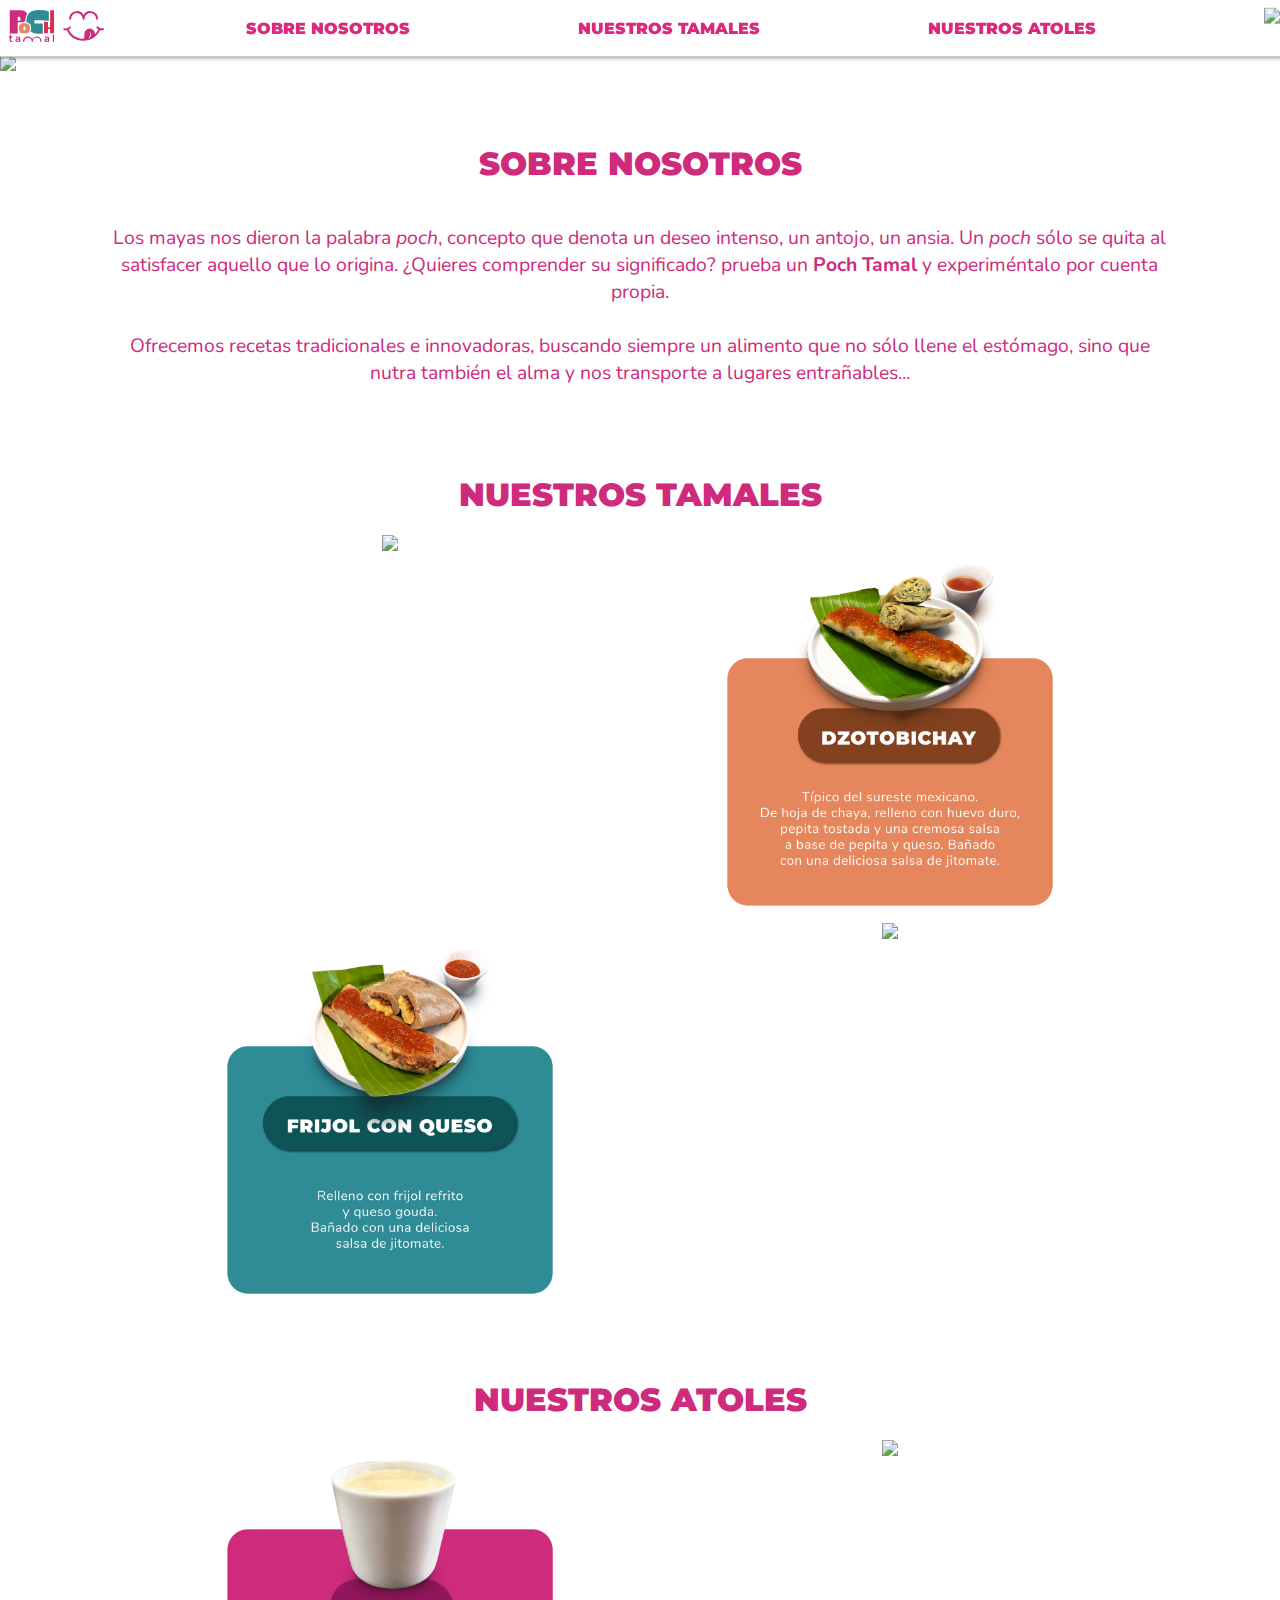
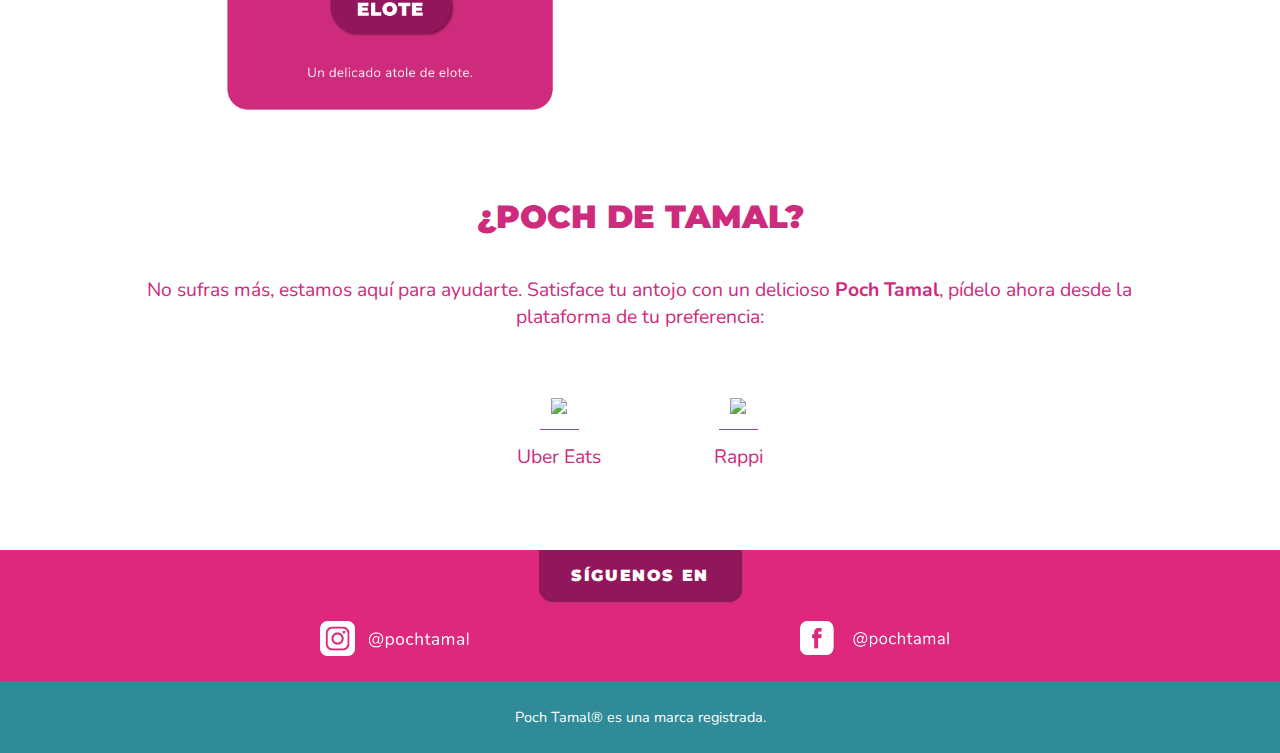
==== index.html @ 6dc442ef "Update index.html" ====
<!DOCTYPE html>
<html lang="es-ES" dir="ltr">
<head>
	<meta charset="UTF-8">
	<meta name="viewport" content="width=device-width, initial-scale=1.0">
	<meta name="theme-color" content="#ce2b7d"/>

	<title>Poch Tamal</title>
	<link rel="icon" media="(prefers-color-scheme: light)" type="image/svg+xml" href="images/favicon.svg"/>
	<link rel="icon" media="(prefers-color-scheme: light)" type="image/png" href="images/favicon-192x192.png" sizes="192x192"/>
	<link rel="apple-touch-icon" media="(prefers-color-scheme: light)" href="images/apple-touch-icon-180x180.png" sizes="180x180"/>
	<link rel="alternate icon" media="(prefers-color-scheme: light)" type="image/png" href="images/favicon.png"/>

	<link rel="icon" media="(prefers-color-scheme: dark)" type="image/svg+xml" href="images/favicon_dark.svg"/>
	<link rel="icon" media="(prefers-color-scheme: dark)" type="image/png" href="images/favicon-192x192_dark.png" sizes="192x192"/>
	<link rel="apple-touch-icon" media="(prefers-color-scheme: dark)" href="images/apple-touch-icon-180x180_dark.png" sizes="180x180"/>
	<link rel="alternate icon" media="(prefers-color-scheme: dark)" type="image/png" href="images/favicon_dark.png"/>
	<link rel="stylesheet" href="css/main.css">

	<link rel="preconnect" href="https://fonts.googleapis.com"><link rel="preconnect" href="https://fonts.gstatic.com" crossorigin><link href="https://fonts.googleapis.com/css2?family=Montserrat:wght@900&family=Nunito&display=swap" rel="stylesheet">
</head>
<body>
	<nav>
		<ul id="nv" class="nav-bar">
			<li class="top-item"><img class="logo-var" src="images/logo_variacion.svg"/><a id="hamburguesa" href="javascript:void(0);" class="icon" onclick="myFunction()"><img src="images/btn_hamburguesa.png" style="height: 1.4em;transform: translateY(0.1em);"/></a></li>
			<li><a href="#nosotros">SOBRE NOSOTROS</a></li>
			<li><a href="#tamales">NUESTROS TAMALES</a></li>
			<li><a href="#atoles">NUESTROS ATOLES</a></li>
			<li><a href="#ordenar"><sust id="order-mobile">PIDE AHORA</sust><img id="order-desktop" src="images/btn_pedir.png" style="height: 2.8em; margin-right: -1em; transform: translateY(0.1em);"/></a></li>
		</ul>
	</nav>

	<div class="top-space"></div>
	<div id="mobile-logo"><img src="images/logo.svg" style="width: 50%;"/></div>
	<img id="mobile-banner" src="images/banner_movil.png"/>
	<img id="desktop-banner" src="images/banner_principal.png"/>

	<div class="bar-holder" id="nosotros"></div>
	<div class="row"><h1>SOBRE NOSOTROS</h1></div>
	<div class="row">
		<div class="col-10 col-s-10 nosotros"><p>Los mayas nos dieron la palabra <i>poch</i>, concepto que denota un deseo intenso, un antojo, un ansia. Un <i>poch</i> sólo se quita al satisfacer aquello que lo origina. ¿Quieres comprender su significado? prueba un <b>Poch Tamal</b> y experiméntalo por cuenta propia.<br><br>

		Ofrecemos recetas tradicionales e innovadoras, buscando siempre un alimento que no sólo llene el estómago, sino que nutra también el alma y nos transporte a lugares entrañables...</p></div>
	</div>
	<div class="bar-holder" id="tamales"></div>
	<div class="row"><h1>NUESTROS TAMALES</h1></div>
	<div class="row">
		<div class="col-6 col-s-6 img-cell"><img class="recipe-img lft" src="images/banner_pibi.png"/></div>
		<div class="col-6 col-s-6 img-cell"><img class="recipe-img rgt" src="images/banner_dzoto.png"/></div>
	</div>
	<div class="row">
		<div class="col-6 col-s-6 img-cell"><img class="recipe-img lft" src="images/banner_frijol.png"/></div>
		<div class="col-6 col-s-6 img-cell"><img class="recipe-img rgt" src="images/banner_zanahoria.png"/></div>
	</div>
	<div class="bar-holder" id="atoles"></div>
	<div class="row"><h1>NUESTROS ATOLES</h1></div>
	<div class="row">
		<div class="col-6 col-s-6 img-cell"><img class="recipe-img lft" src="images/banner_elote.png"/></div>
		<div class="col-6 col-s-6 img-cell"><img class="recipe-img rgt" src="images/banner_cacahuate.png"/></div>
	</div>
	<div class="bar-holder" id="ordenar"></div>
	<div class="row"><h1>¿POCH DE TAMAL?</h1></div>
	<div class="row">
		<div class="col-10 col-s-10 poch"><p>No sufras más, estamos aquí para ayudarte. Satisface tu antojo con un delicioso <b>Poch Tamal</b>, pídelo ahora desde la plataforma de tu preferencia:</p></div>
	</div>
	<div class="row">
		<div class="col-12 col-s-12"><div class="order-container"><a class="order" href="https://www.order.store/store/poch-tamal/WU_XOM6CVZKP0esu6RluKw" rel="noopener noreferrer" target="_blank"><img class="order-button" src="images/btn_uber.png"/><br>Uber Eats</a><a class="order" href="https://www.rappi.com.mx/restaurantes/1930051289-poch-tamal" rel="noopener noreferrer" target="_blank"><img class="order-button" src="images/btn_rappi.png"/><br>Rappi</a></div></div>
	</div>
	
	<div class="footer_01">
		<div class="footer_01-top">
			<div class="follow-us-label">SÍGUENOS EN</div>
		</div>
		<div class="footer_01-bottom">
			<div class="nuestras-redes">
				<a href="https://www.instagram.com/pochtamal/" rel="noopener noreferrer" target="_blank"><img class="social-button" src="images/btn_instagram.png"></a>
				<a href="https://pochtamal.com/404.html" target="_self"><img class="social-button" src="images/btn_facebook.png"></a>
			</div>
		</div>    
	</div>

	<div class="footer_02">Poch Tamal® es una marca registrada.</div>

	<script src="https://cdnjs.cloudflare.com/ajax/libs/jquery/3.5.1/jquery.min.js"></script>
	<script type="text/javascript" src="js/nav-bar.js"></script>
</body>
</html>
---- css/main.css ----
body {
	background: #ffffff;
	margin: 0;
}

nav {
	background-color: transparent;
	position: -webkit-sticky;
	position: sticky;
	width: 100%;
	top: 0;
	transition: 0.5s;
}

nav.hidden ul.nav-bar {
	box-shadow: 0px 0px 0px 0px transparent;
}

ul.nav-bar {
	background-color: #ffffffe9;
	-webkit-backdrop-filter: blur(5px);
	backdrop-filter: blur(5px);
	list-style-type: none;
	margin: 0;
	padding: 0;
	overflow: hidden;
	transition: 0.5s;
}

ul.nav-bar li {float: left;}

ul.nav-bar li a {
	display: block;
	padding: 1.2em 16px;
	font-family: 'Montserrat', sans-serif;
	text-decoration: none;
	text-align: center;
	font-weight: 900;
	color: #dd297d;
	background: transparent;   
}

ul.nav-bar li.right {float: right;}

[class*="col-"] {
	width: 100%;
	float: left;
}

@media screen and (max-width: 599px) {
	div.bar-holder {width: 100%; background: transparent; height: 0; margin-left: 0; margin-top: 0;}
	ul#nv {
		position: absolute;
		top: 0em;
		width: 100%;
	}
	ul.nav-bar li {background: transparent;}
	ul.nav-bar li.right, ul.nav-bar li {float: none;}
	ul.nav-bar li a {border-bottom: 1px solid #eeeeee;}
	ul.nav-bar li a:active {background-color: #f1f1f1;}
	ul.nav-bar li:not(:first-child) {display: none;}
	ul.nav-bar.show-menu li {display: list-item;}
	img.recipe-img {max-width: 70% !important; 1em; margin-bottom: 1em;}
	ul.nav-bar.show-menu .top-item {border-bottom: 1px solid #eeeeee;}
	nav.hidden {transform: translate3d(0, -18em, 0);}
	#desktop-banner {display: none;}
	#mobile-banner {width: 100%;}
	#mobile-logo {
		padding-top: 2em;
		width: 100%;
		text-align: center;
	}
	#order-mobile {display: block;}
	#order-desktop {display: none;}
	#hamburguesa {
		background: transparent;
		float: right;
		margin-right: 0.5em;
		border: none;
	}
	.top-item {
		display: flex !important;
		height: 4em;
		flex-direction: row;
		align-items: center;
		justify-content: space-between;
	}
	.top-space {
		display: flex !important;
		height: 4em;
		background: transparent;
	}
	.logo-var {
		height: 2em;
		margin-left: 1em;
	}
	img.order-button {padding-left: 0.5em; padding-right: 0.5em;}
	a.order {margin-left: 1.5em; margin-right: 1.5em;}
}

@media only screen and (min-width: 600px) {
	.col-s-1 {width: 8.33%;}
	.col-s-2 {width: 16.66%;}
	.col-s-3 {width: 25%;}
	.col-s-4 {width: 33.33%;}
	.col-s-5 {width: 41.66%;}
	.col-s-6 {width: 50%;}
	.col-s-7 {width: 58.33%;}
	.col-s-8 {width: 66.66%;}
	.col-s-9 {width: 75%;}
	.col-s-10 {width: 83.33%;}
	.col-s-11 {width: 91.66%;}
	.col-s-12 {width: 100%;}
	div.bar-holder {width: 100%; background: transparent; height: 3em; margin-left: 0; margin-top: 0;}
	ul.nav-bar {
		position: -webkit-sticky;
		position: sticky;
		display: flex; 
		flex-direction: row; 
		flex-wrap: nowrap; 
		justify-content: space-between; 
		align-items: center; 
		width: 100%;
		height: 3.5em;
		border-bottom: 1px solid #cdcdcd;
		box-shadow: 0px -5px 5px 5px #00000096;
	}
	ul.nav-bar li a {border: none !important;}
	nav.hidden {transform: translate3d(0, -3.6, 0);}
	#desktop-banner {width: 100%; margin-top: -3.6em;}
	#mobile-banner {display: none;}
	#mobile-logo {display: none;}
	#order-mobile {display: none;}
	#order-desktop {display: block;}
	img.recipe-img {max-width: 85%;}
	img.recipe-img.lft {margin-left: 0%;}
	img.recipe-img.rgt {margin-right: 0%;}
	#hamburguesa {display: none;}
	.logo-var {
		height: 2em;
		margin-left: 10%;
	}
	img.order-button {padding-left: 0.6em; padding-right: 0.6em;}
	a.order {margin-left: 2.9em; margin-right: 2.9em;}
}

@media only screen and (min-width: 670px) {
	img.recipe-img {max-width: 85%;}
}

@media only screen and (min-width: 750px) {
	img.recipe-img {max-width: 22em;}
	img.recipe-img.lft {margin-left: 0%;}
	img.recipe-img.rgt {margin-right: 0%;}
}

@media only screen and (min-width: 780px) {
	.col-1 {width: 8.33%;}
	.col-2 {width: 16.66%;}
	.col-3 {width: 25%;}
	.col-4 {width: 33.33%;}
	.col-5 {width: 41.66%;}
	.col-6 {width: 50%;}
	.col-7 {width: 58.33%;}
	.col-8 {width: 66.66%;}
	.col-9 {width: 75%;}
	.col-10 {width: 83.33%;}
	.col-11 {width: 91.66%;}
	.col-12 {width: 100%;}
	div.bar-holder {width: 100%; background: transparent; height: 3em; margin-left: 0; margin-top: 0;}
	ul.nav-bar {
		position: -webkit-sticky;
		position: sticky;
		display: flex; 
		flex-direction: row; 
		flex-wrap: nowrap; 
		justify-content: space-between; 
		align-items: center; 
		width: 100%;
		height: 3.5em;
		border-bottom: 1px solid #cdcdcd;
		box-shadow: 0px -5px 5px 5px #00000096;
	}
	ul.nav-bar li a {border: none !important;}
	nav.hidden {transform: translate3d(0, -3.6em, 0);}
	#desktop-banner {width: 100%; margin-top: -3.6em;}
	#mobile-banner {display: none;}
	#mobile-logo {display: none;}
	#order-mobile {display: none;}
	#order-desktop {display: block;}
	img.recipe-img {max-width: 22em;}
	img.recipe-img.lft {margin-left: 5%;}
	img.recipe-img.rgt {margin-right: 5%;}
	#hamburguesa {display: none;}
	.logo-var {
		height: 2em;
		margin-left: 10%;
	}
	img.order-button {padding-left: 0.6em; padding-right: 0.6em;}
	a.order {margin-left: 2.9em; margin-right: 2.9em;}
}

@media only screen and (min-width: 890px) {
	img.recipe-img {max-width: 22em;}
	img.recipe-img.lft {margin-left: 22%;}
	img.recipe-img.rgt {margin-right: 22%;}
}

@media only screen and (min-width: 1345px) {
	#desktop-banner {
		width: 100%;
		max-width: 84em;
		margin-left: calc(50% - 42em);
		margin-top: -3.6em;
	}
}

.row::after {
	content: "";
	clear: both;
	display: table;
}

.nosotros, .poch {
	font-family: 'Nunito', sans-serif;
	color: #ce2b7d;
	font-weight: 400;
	font-size: 1.21em;
	text-align: center;
	max-width: 83.34%;
	margin-left: 8.33%;
	margin-right: 8.33%;
}

h1 {
	font-family: 'Montserrat', sans-serif;
	font-weight: 900;
	color: #ce2b7d;
	font-size: 2em;
	text-align: center;
}

div.img-cell {
	text-align: center;
}

div.order-container {
	margin-top: 3em;
	margin-bottom: 1em;
	width: 100%;
	display: flex;
	flex-direction: row;
	justify-content: center;
}

img.order-button {
	width: 6em;
	max-width: 96px;
	padding-bottom: 0.8em;
	margin-bottom: 0.3em;
	border-bottom: 1px solid #dd277d;
}

a.order {
	font-family: 'Nunito', sans-serif;
	text-decoration: none;
	text-align: center;
	font-weight: 400;
	font-size: 1.21em;
	color: #ce2b7d;
}

.footer_01 {
	font-family: 'Nunito', sans-serif;
	display: flex;
	background: #dd287d;
	color: #FFFFFF;
	flex-direction: column;
	flex-wrap: nowrap;
	justify-content: space-between;
	align-items: center;
	margin-top: 4em;
}

.footer_01-bottom {
	width: 100%;
}

.follow-us-label {
	font-family: 'Montserrat', sans-serif;
	font-weight: 900;
	letter-spacing: 0.1em;
	background: #91175c;
	padding: 2em;
	padding-top: 1em;
	padding-bottom: 1em;
	border-bottom-left-radius: 0.8em;
	border-bottom-right-radius: 0.8em;
	box-shadow: 1px 1px 1px #1a1a1a8a;
}

.nuestras-redes {
	display: flex;
	flex-direction: row;
	flex-wrap: nowrap;
	justify-content: space-evenly;
	align-items: center;
	height: 5em;
}

img.social-button {
	width: 10em;
}

.footer_02 {
	font-family: 'Nunito', sans-serif;
	font-size: 0.9em;
	height: 5em;
	display: flex;
	background: #2e8b97;
	color: #FFFFFF;
	flex-direction: row;
	flex-wrap: nowrap;
	justify-content: center;
	align-items: center;
}

/* DARK MODE */
@media (prefers-color-scheme: dark) {
	body {
		background: #1c1c1c;
		color: #f5955c;
	}

	ul.nav-bar {
		background-color: #262626e9;
		box-shadow: 0px -5px 5px 5px #00000096;
	}

	ul.nav-bar li a {
		color: #dd297d;
		background: transparent;   
	}

	@media screen and (max-width: 599px) {
		div.bar-holder {background: transparent;}
		ul.nav-bar li {background: transparent;}
		ul.nav-bar li a {border-bottom: 1px solid #4f4f4f;}
		ul.nav-bar li a:active {background-color: #2e2e2e;}
		ul.nav-bar.show-menu .top-item {border-bottom: 1px solid #4f4f4f;}
	}

	@media only screen and (min-width: 600px) {
		div.bar-holder {background: transparent;}
		ul.nav-bar {
			border-bottom: 1px solid #4d4d4d;
			box-shadow: 0px -5px 5px 5px #00000096;
		}
		ul.nav-bar li a {border: none !important;}
	}

	@media only screen and (min-width: 768px) {
		div.bar-holder {background: transparent;}
		ul.nav-bar {
			border-bottom: 1px solid #4d4d4d;
			box-shadow: 0px -5px 5px 5px #00000096;
		}
		ul.nav-bar li a {border: none !important;}
	}

	h1 {
		color: #dd297d;
	}

	a.uber-order {
		background: black;
		color: white;
	}

	a.rappi-order {
		background: #fa4420;
		color: #ffffff;
	}

	.footer {
		background: #dd287d;
	}
}
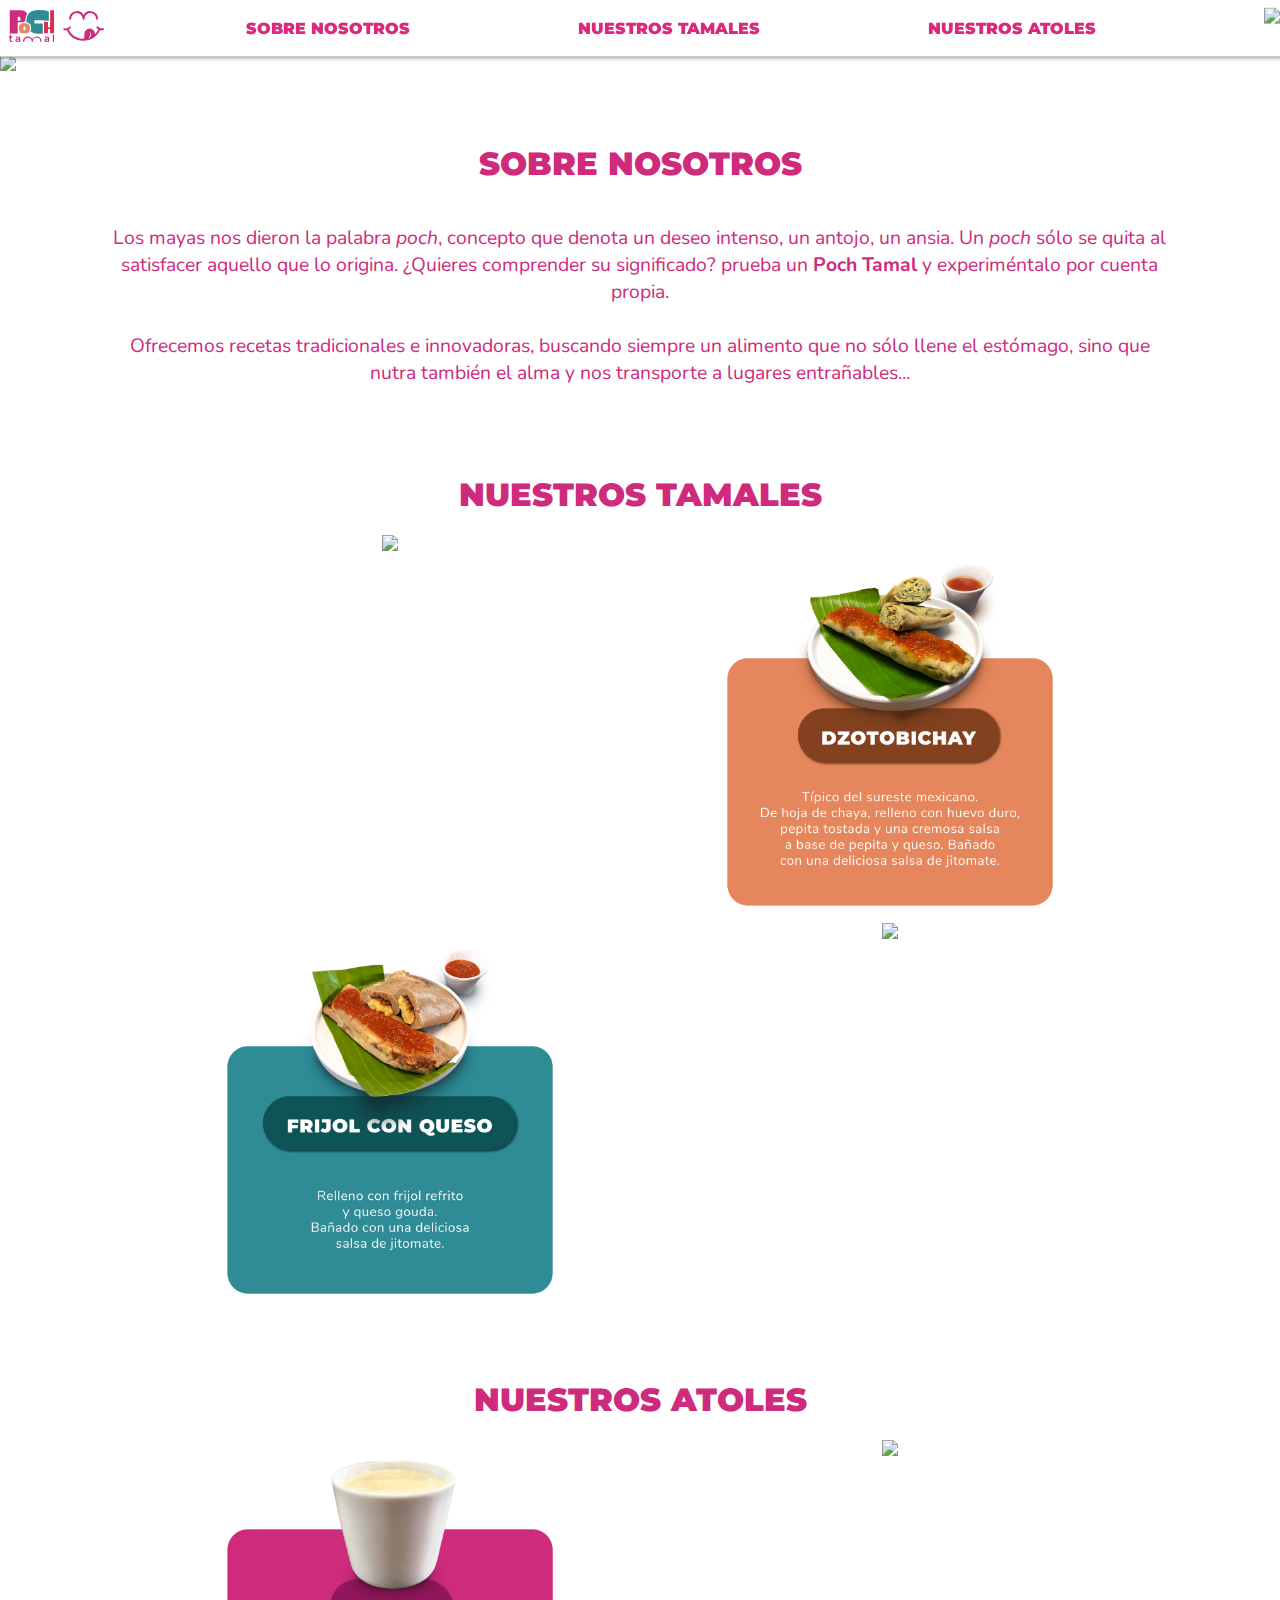
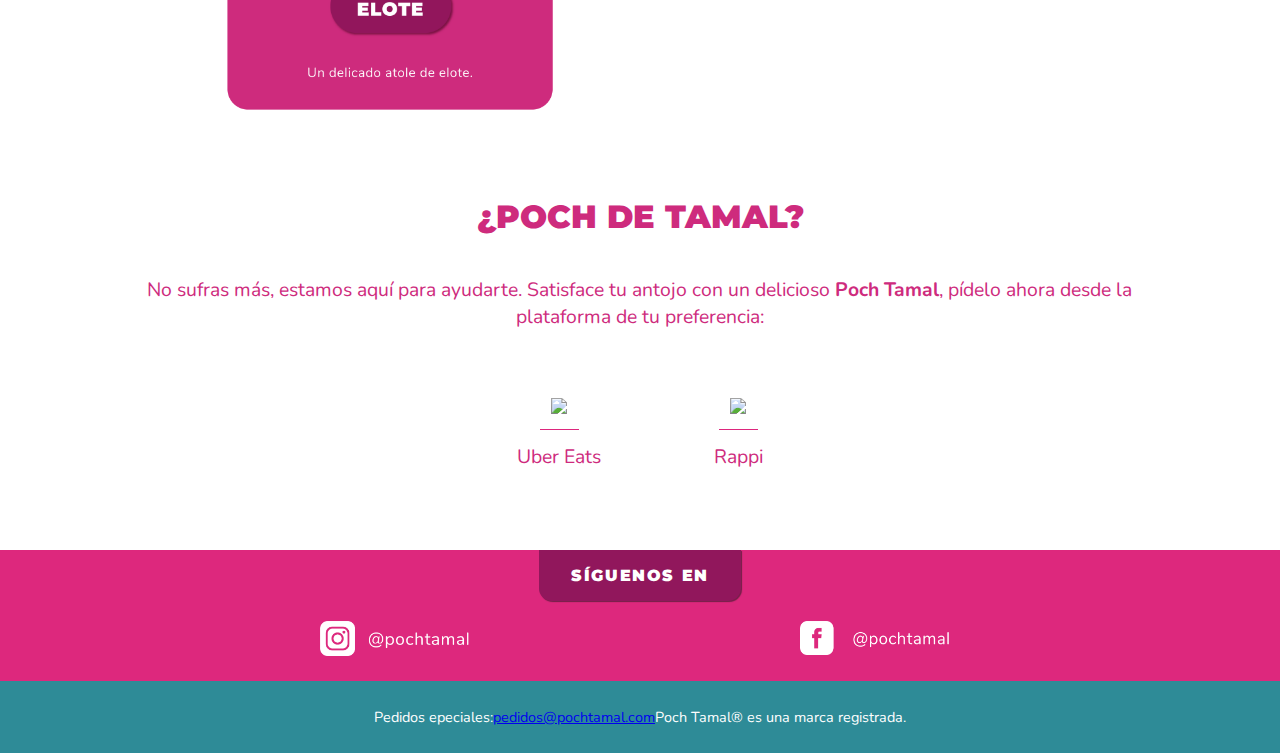
==== commit 36adb070: "Update index.html" ====
--- a/index.html
+++ b/index.html
@@ -79,7 +79,8 @@
 		</div>    
 	</div>
 
-	<div class="footer_02">Poch Tamal® es una marca registrada.</div>
+	<div class="footer_02">Pedidos epeciales: <a class="mailto" href="mailto:pedidos@pochtamal.com">pedidos@pochtamal.com</a>
+	Poch Tamal® es una marca registrada.</div>
 
 	<script src="https://cdnjs.cloudflare.com/ajax/libs/jquery/3.5.1/jquery.min.js"></script>
 	<script type="text/javascript" src="js/nav-bar.js"></script>
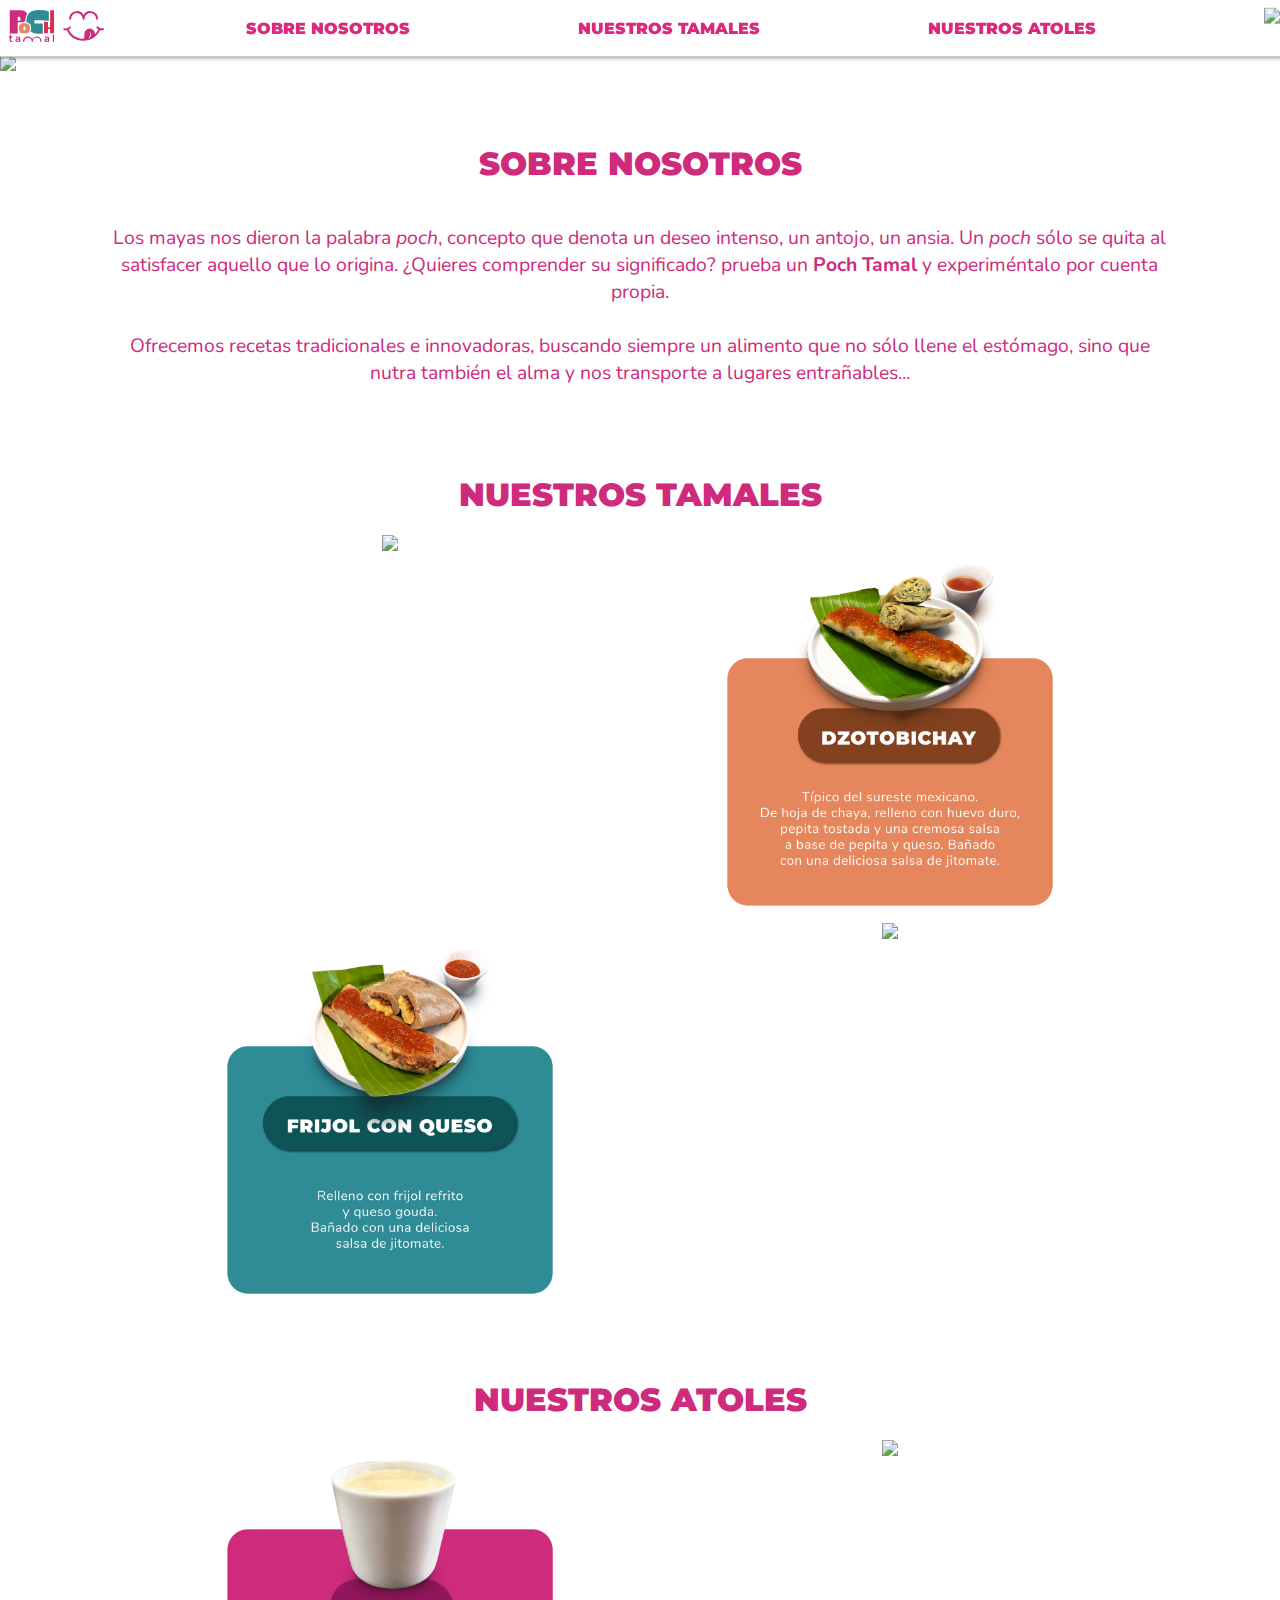
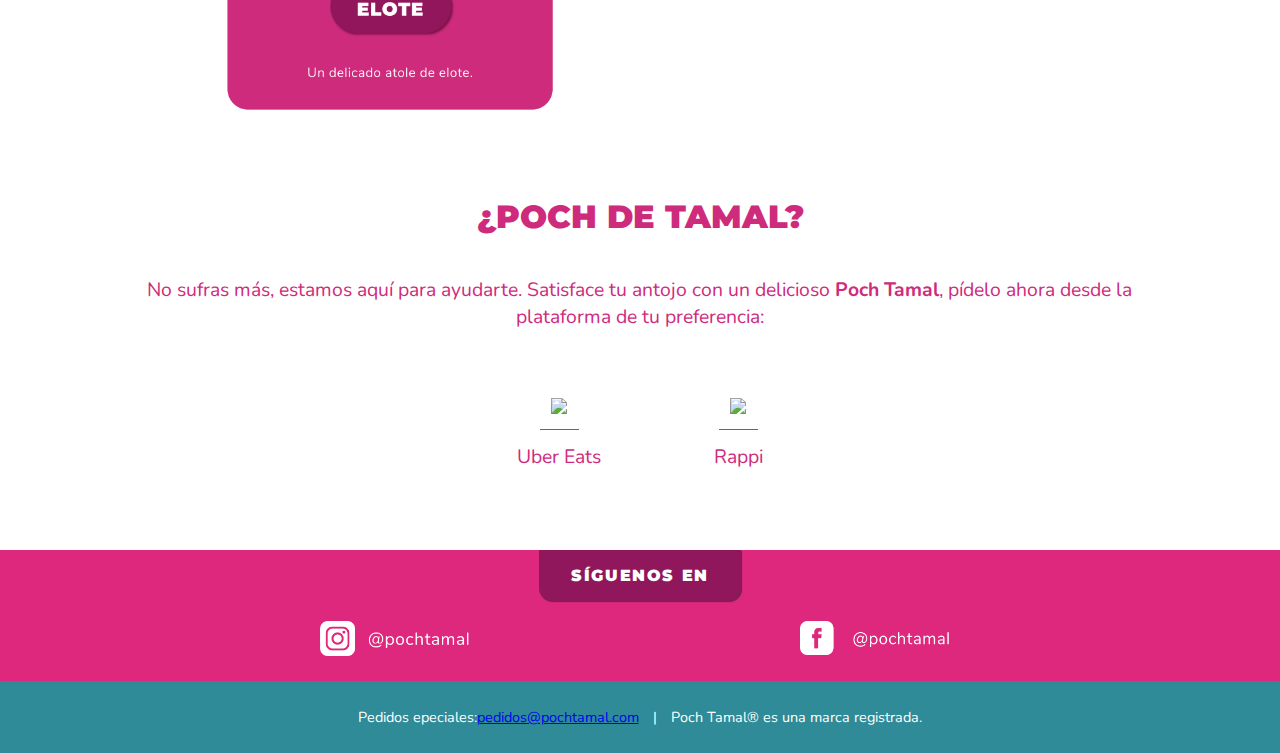
==== commit 566abbcb: "Update index.html" ====
--- a/index.html
+++ b/index.html
@@ -79,8 +79,7 @@
 		</div>    
 	</div>
 
-	<div class="footer_02">Pedidos epeciales: <a class="mailto" href="mailto:pedidos@pochtamal.com">pedidos@pochtamal.com</a>
-	Poch Tamal® es una marca registrada.</div>
+	<div class="footer_02">Pedidos epeciales: <a class="mailto_poch" href="mailto:pedidos@pochtamal.com">pedidos@pochtamal.com</a><span style="margin-left:1em;margin-right:1em;">|</span>Poch Tamal® es una marca registrada.</div>
 
 	<script src="https://cdnjs.cloudflare.com/ajax/libs/jquery/3.5.1/jquery.min.js"></script>
 	<script type="text/javascript" src="js/nav-bar.js"></script>
--- a/css/main.css
+++ b/css/main.css
@@ -206,11 +206,11 @@
 	img.recipe-img.rgt {margin-right: 22%;}
 }
 
-@media only screen and (min-width: 1345px) {
+@media only screen and (min-width: 80em) {
 	#desktop-banner {
 		width: 100%;
-		max-width: 84em;
-		margin-left: calc(50% - 42em);
+		max-width: 80em;
+		margin-left: calc(50% - 40em);
 		margin-top: -3.6em;
 	}
 }
@@ -385,4 +385,10 @@
 	.footer {
 		background: #dd287d;
 	}
+
+	.mailto_poch {
+		text-decoration: underline;
+		color: white;
+		margin-left: 0.5em;
+	}
 }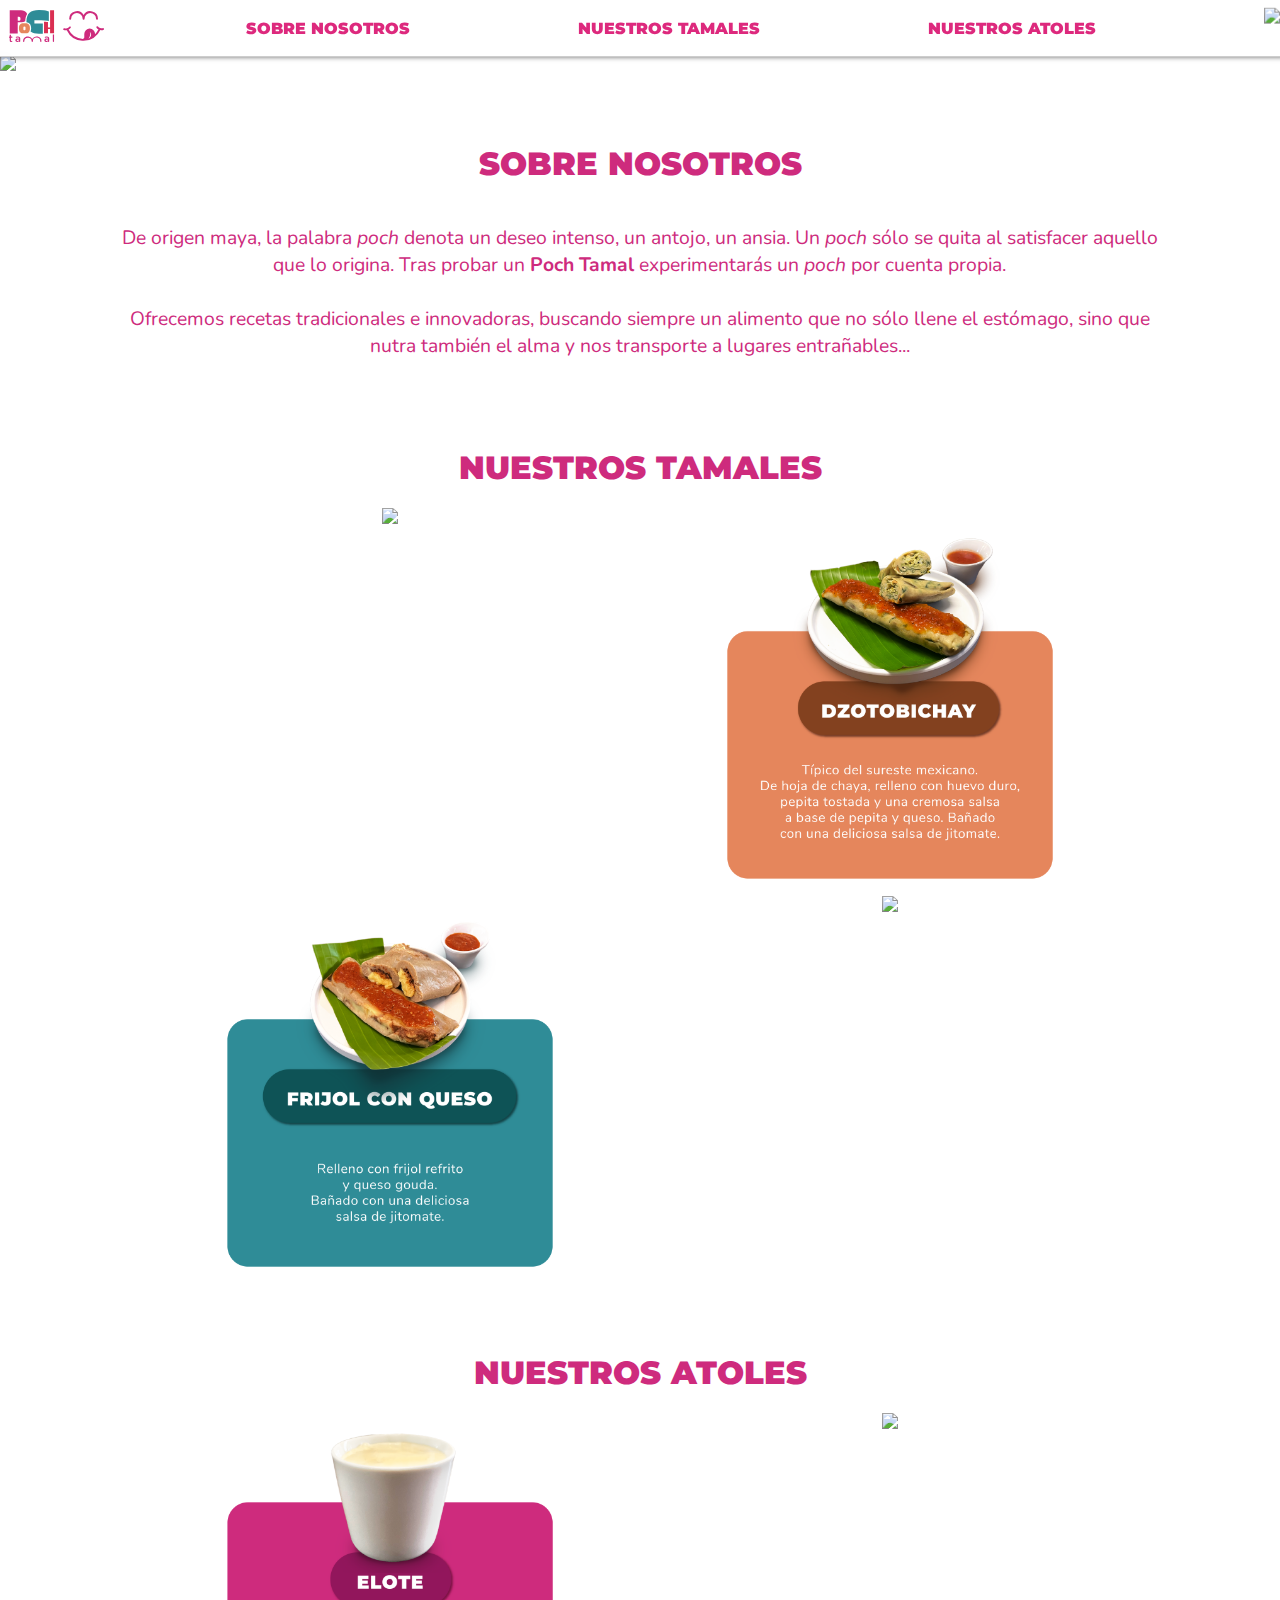
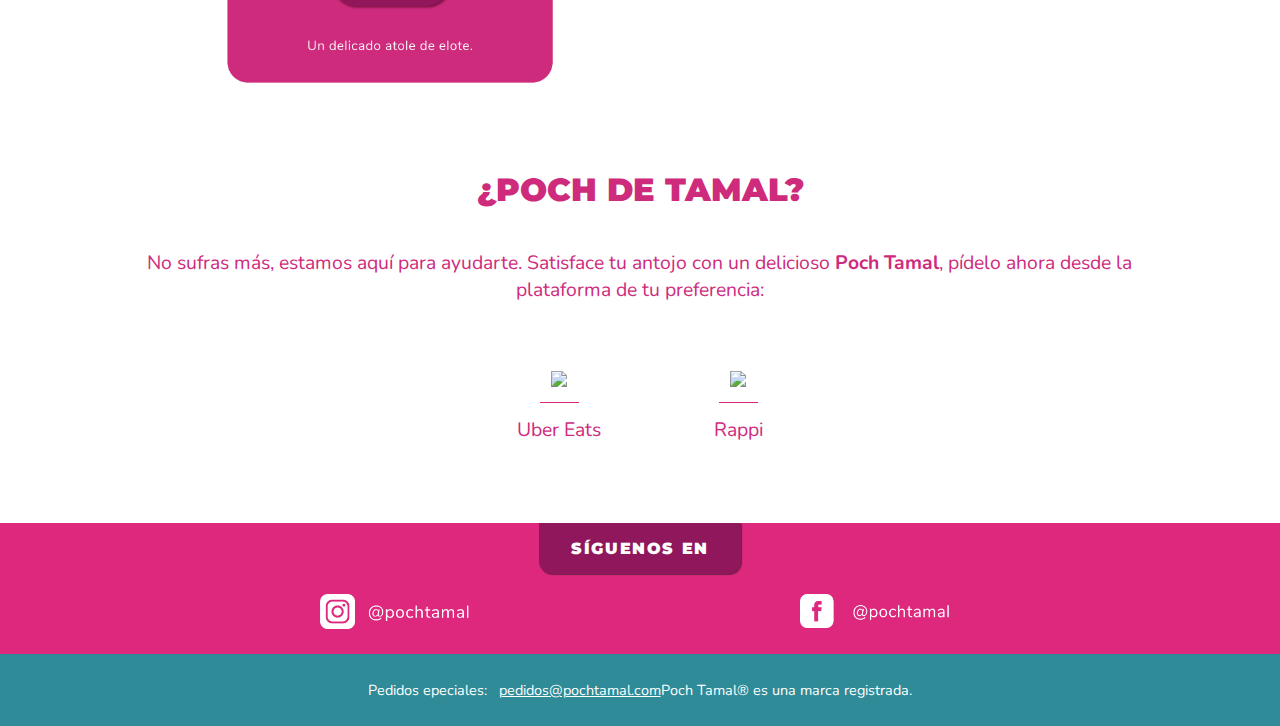
==== commit 61a5e11d: "Update index.html" ====
--- a/index.html
+++ b/index.html
@@ -38,7 +38,7 @@
 	<div class="bar-holder" id="nosotros"></div>
 	<div class="row"><h1>SOBRE NOSOTROS</h1></div>
 	<div class="row">
-		<div class="col-10 col-s-10 nosotros"><p>Los mayas nos dieron la palabra <i>poch</i>, concepto que denota un deseo intenso, un antojo, un ansia. Un <i>poch</i> sólo se quita al satisfacer aquello que lo origina. ¿Quieres comprender su significado? prueba un <b>Poch Tamal</b> y experiméntalo por cuenta propia.<br><br>
+		<div class="col-10 col-s-10 nosotros"><p>De origen maya, la palabra <i>poch</i> denota un deseo intenso, un antojo, un ansia. Un <i>poch</i> sólo se quita al satisfacer aquello que lo origina. Tras probar un <b>Poch Tamal</b> experimentarás un <i>poch</i> por cuenta propia.<br><br>
 
 		Ofrecemos recetas tradicionales e innovadoras, buscando siempre un alimento que no sólo llene el estómago, sino que nutra también el alma y nos transporte a lugares entrañables...</p></div>
 	</div>
@@ -79,7 +79,7 @@
 		</div>    
 	</div>
 
-	<div class="footer_02">Pedidos epeciales: <a class="mailto_poch" href="mailto:pedidos@pochtamal.com">pedidos@pochtamal.com</a><span style="margin-left:1em;margin-right:1em;">|</span>Poch Tamal® es una marca registrada.</div>
+	<div class="footer_02"><div>Pedidos epeciales: <a style="color:white;margin-left:0.5em;" href="mailto:pedidos@pochtamal.com">pedidos@pochtamal.com</a></div>Poch Tamal® es una marca registrada.</div>
 
 	<script src="https://cdnjs.cloudflare.com/ajax/libs/jquery/3.5.1/jquery.min.js"></script>
 	<script type="text/javascript" src="js/nav-bar.js"></script>
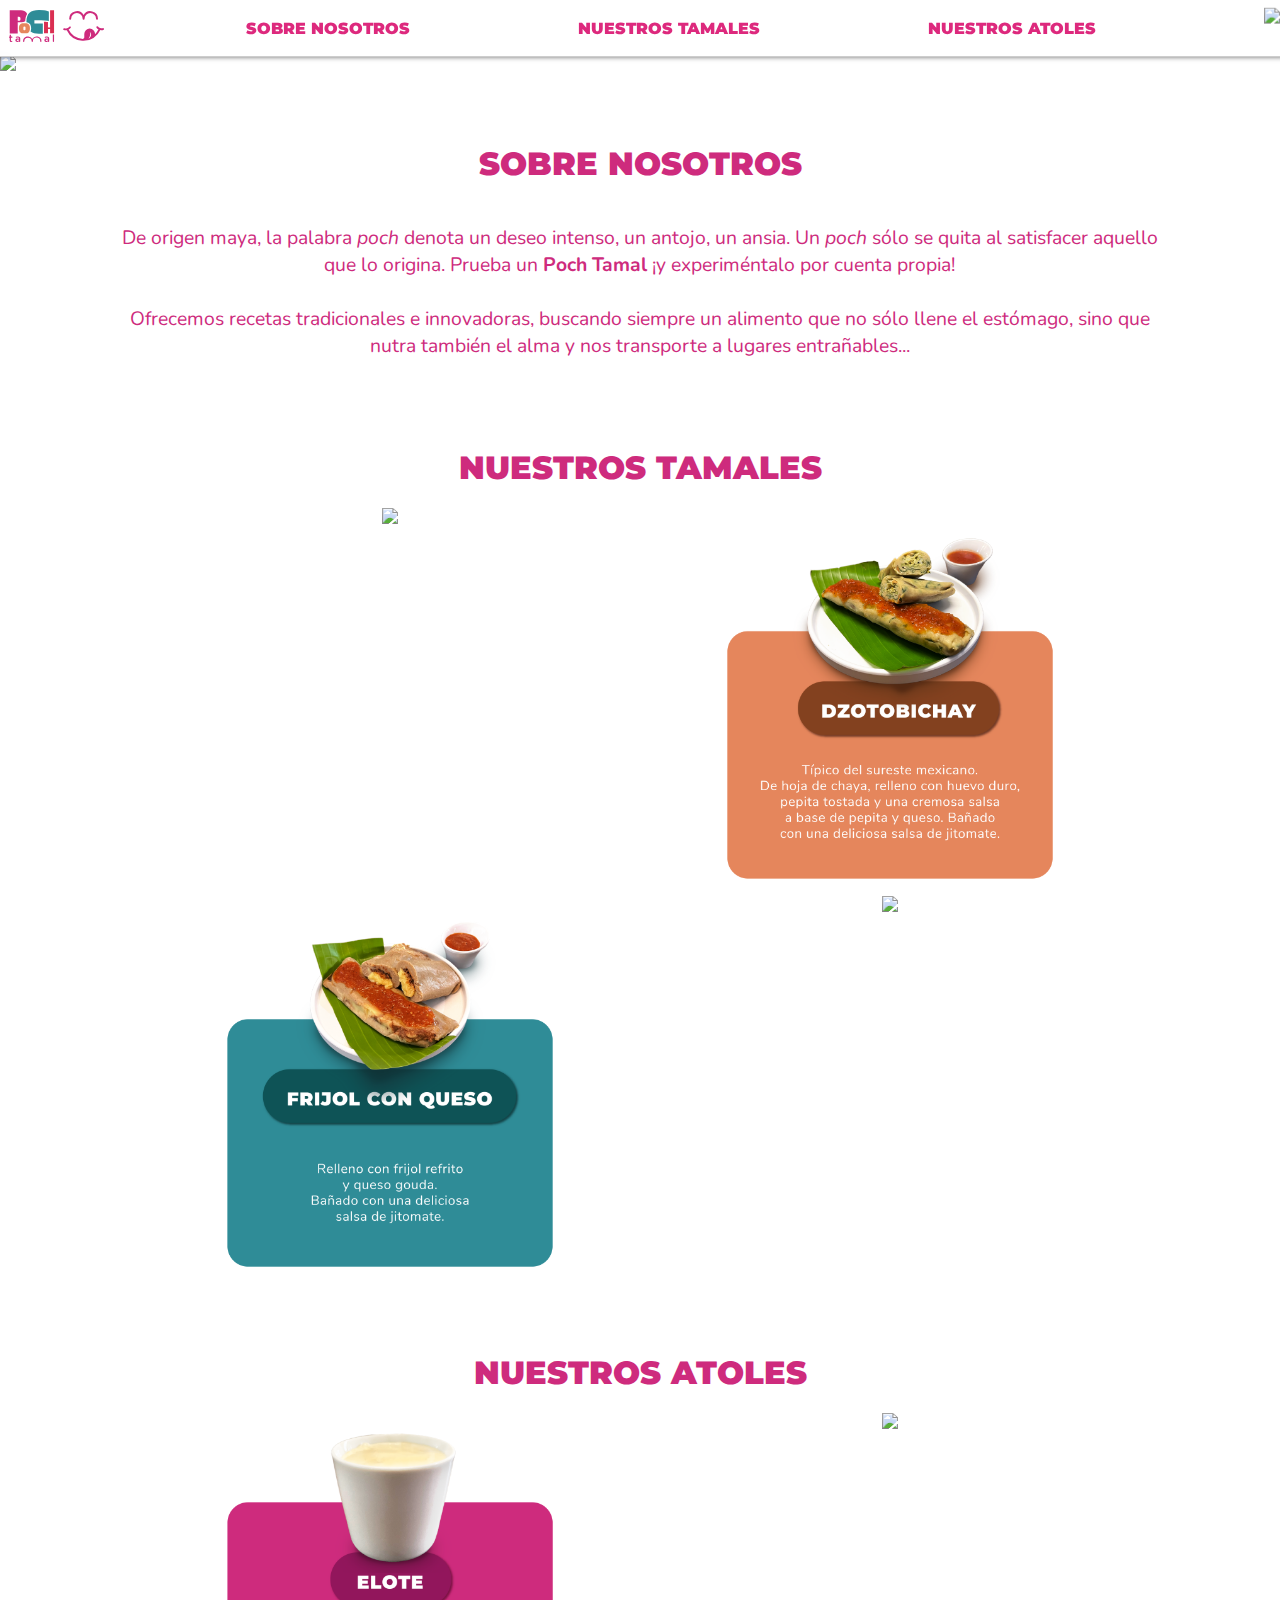
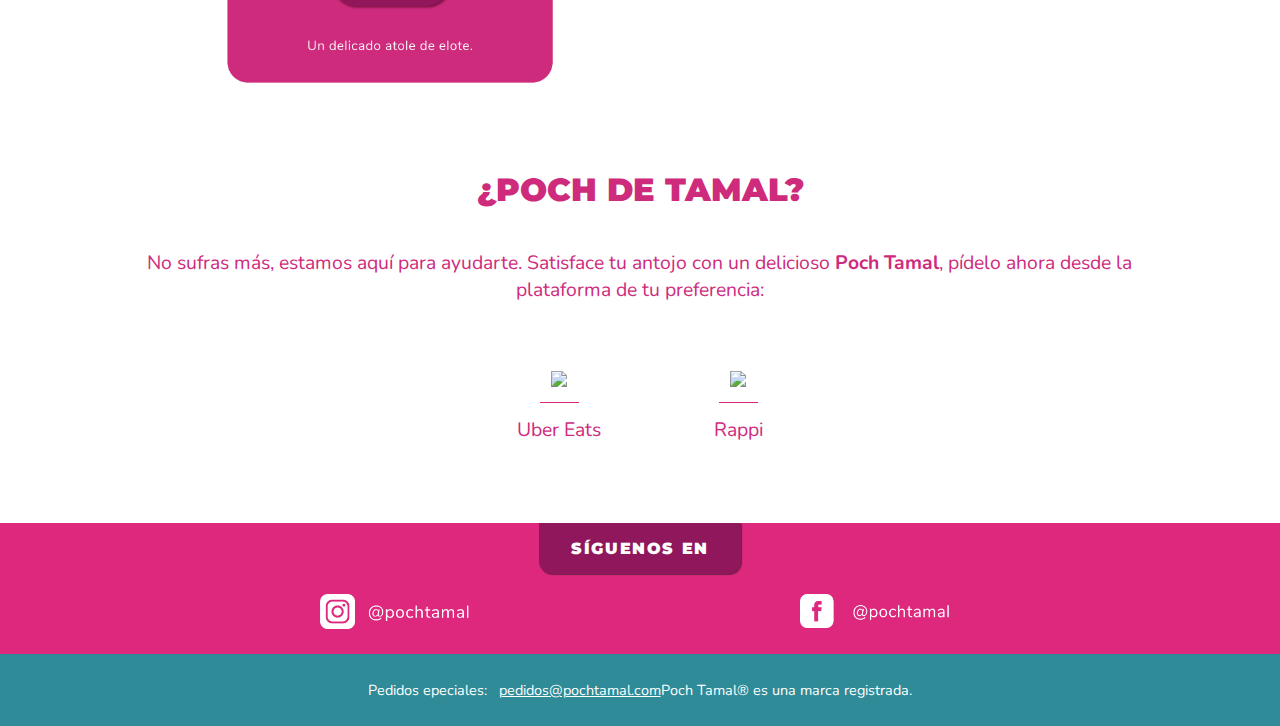
==== commit 18bd4cda: "Update index.html" ====
--- a/index.html
+++ b/index.html
@@ -38,7 +38,7 @@
 	<div class="bar-holder" id="nosotros"></div>
 	<div class="row"><h1>SOBRE NOSOTROS</h1></div>
 	<div class="row">
-		<div class="col-10 col-s-10 nosotros"><p>De origen maya, la palabra <i>poch</i> denota un deseo intenso, un antojo, un ansia. Un <i>poch</i> sólo se quita al satisfacer aquello que lo origina. Tras probar un <b>Poch Tamal</b> experimentarás un <i>poch</i> por cuenta propia.<br><br>
+		<div class="col-10 col-s-10 nosotros"><p>De origen maya, la palabra <i>poch</i> denota un deseo intenso, un antojo, un ansia. Un <i>poch</i> sólo se quita al satisfacer aquello que lo origina. Prueba un <b>Poch Tamal</b> ¡y experiméntalo por cuenta propia!<br><br>
 
 		Ofrecemos recetas tradicionales e innovadoras, buscando siempre un alimento que no sólo llene el estómago, sino que nutra también el alma y nos transporte a lugares entrañables...</p></div>
 	</div>
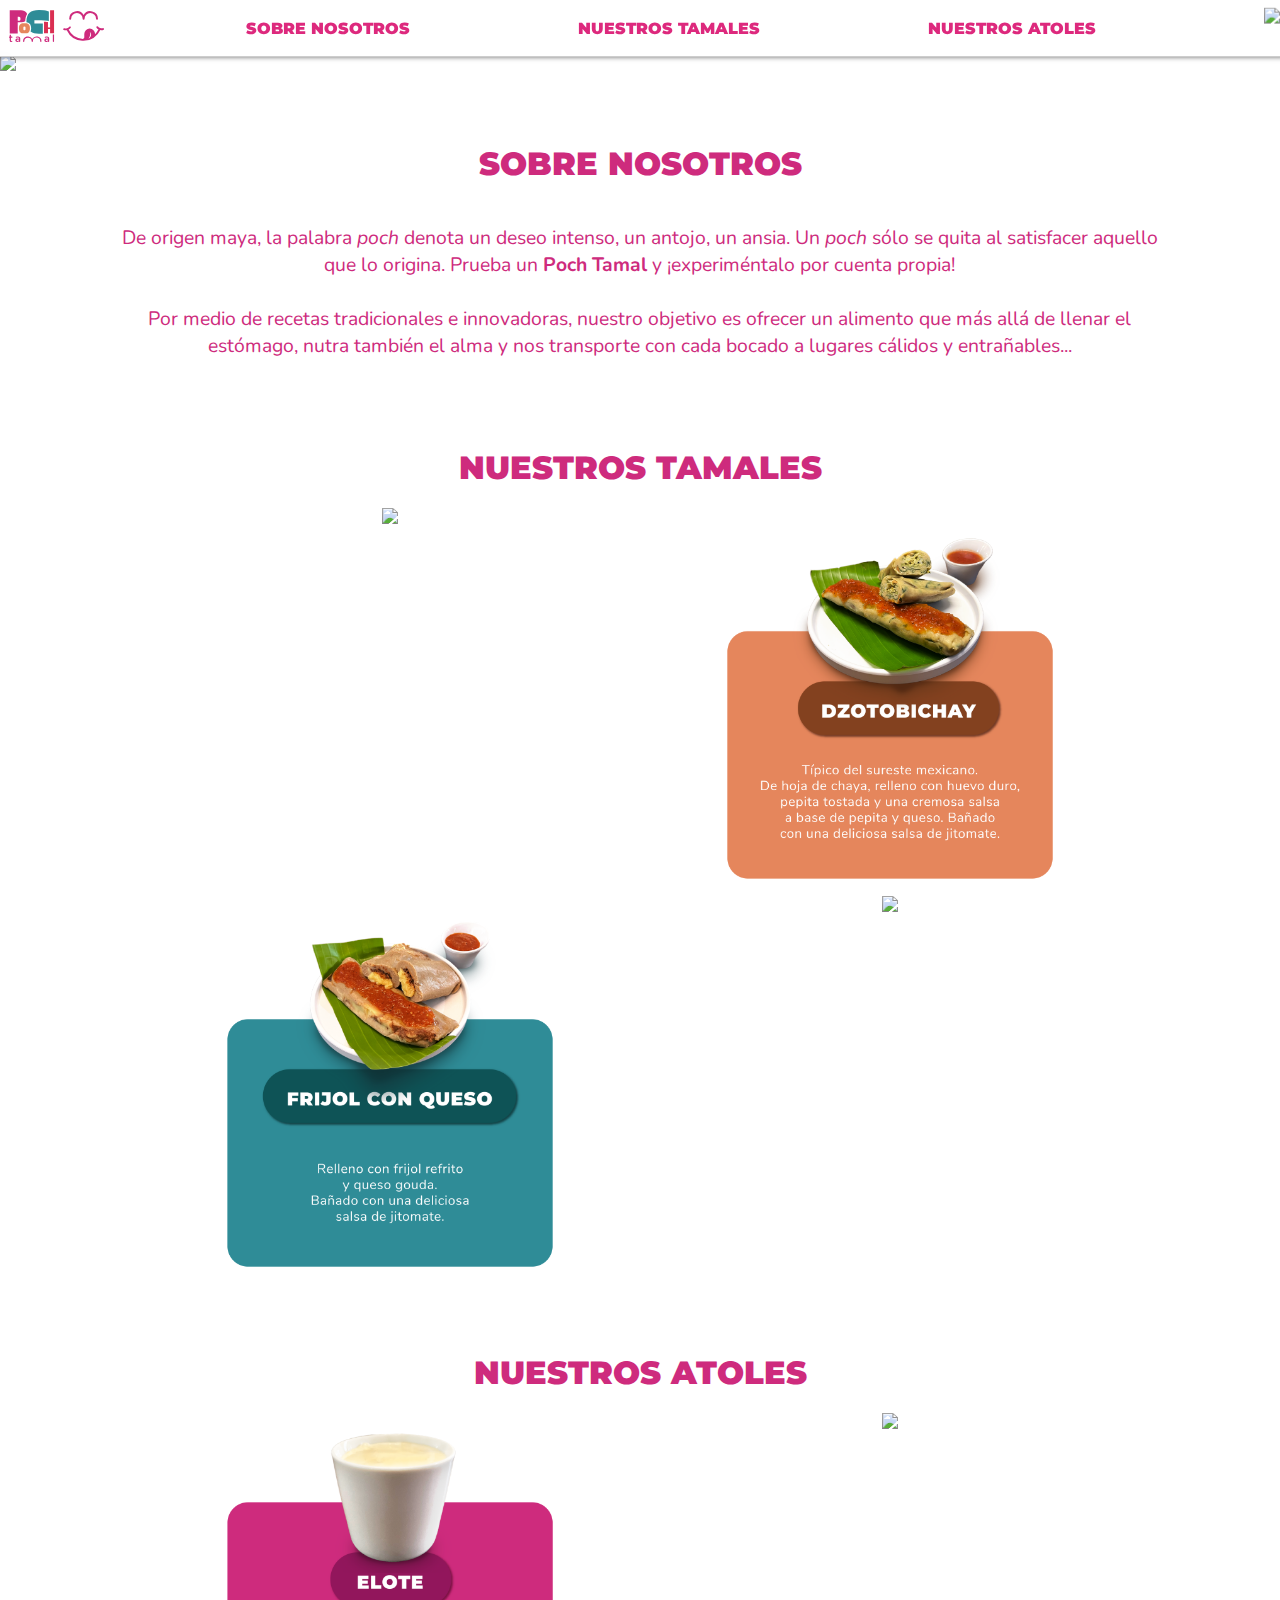
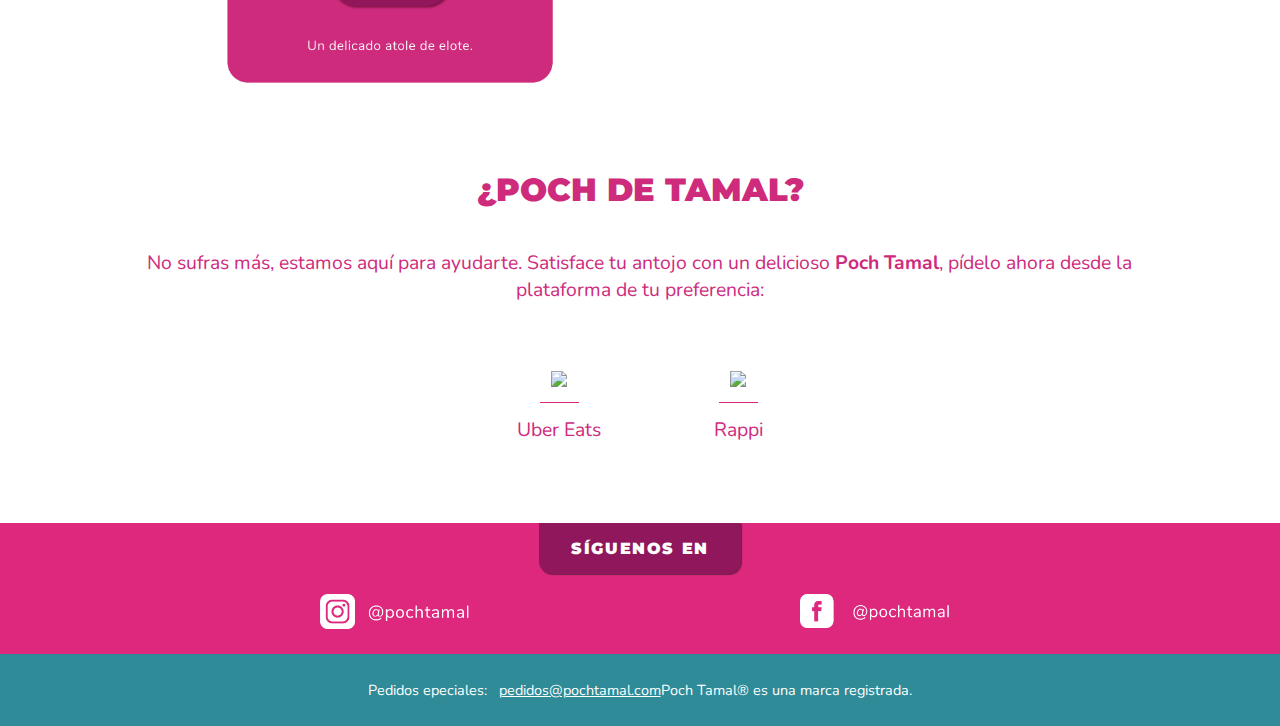
==== commit 8565f9c2: "Update index.html" ====
--- a/index.html
+++ b/index.html
@@ -38,9 +38,9 @@
 	<div class="bar-holder" id="nosotros"></div>
 	<div class="row"><h1>SOBRE NOSOTROS</h1></div>
 	<div class="row">
-		<div class="col-10 col-s-10 nosotros"><p>De origen maya, la palabra <i>poch</i> denota un deseo intenso, un antojo, un ansia. Un <i>poch</i> sólo se quita al satisfacer aquello que lo origina. Prueba un <b>Poch Tamal</b> ¡y experiméntalo por cuenta propia!<br><br>
+		<div class="col-10 col-s-10 nosotros"><p>De origen maya, la palabra <i>poch</i> denota un deseo intenso, un antojo, un ansia. Un <i>poch</i> sólo se quita al satisfacer aquello que lo origina. Prueba un <b>Poch Tamal</b> y ¡experiméntalo por cuenta propia!<br><br>
 
-		Ofrecemos recetas tradicionales e innovadoras, buscando siempre un alimento que no sólo llene el estómago, sino que nutra también el alma y nos transporte a lugares entrañables...</p></div>
+		Por medio de recetas tradicionales e innovadoras, nuestro objetivo es ofrecer un alimento que más allá de llenar el estómago, nutra también el alma y nos transporte con cada bocado a lugares cálidos y entrañables...</p></div>
 	</div>
 	<div class="bar-holder" id="tamales"></div>
 	<div class="row"><h1>NUESTROS TAMALES</h1></div>
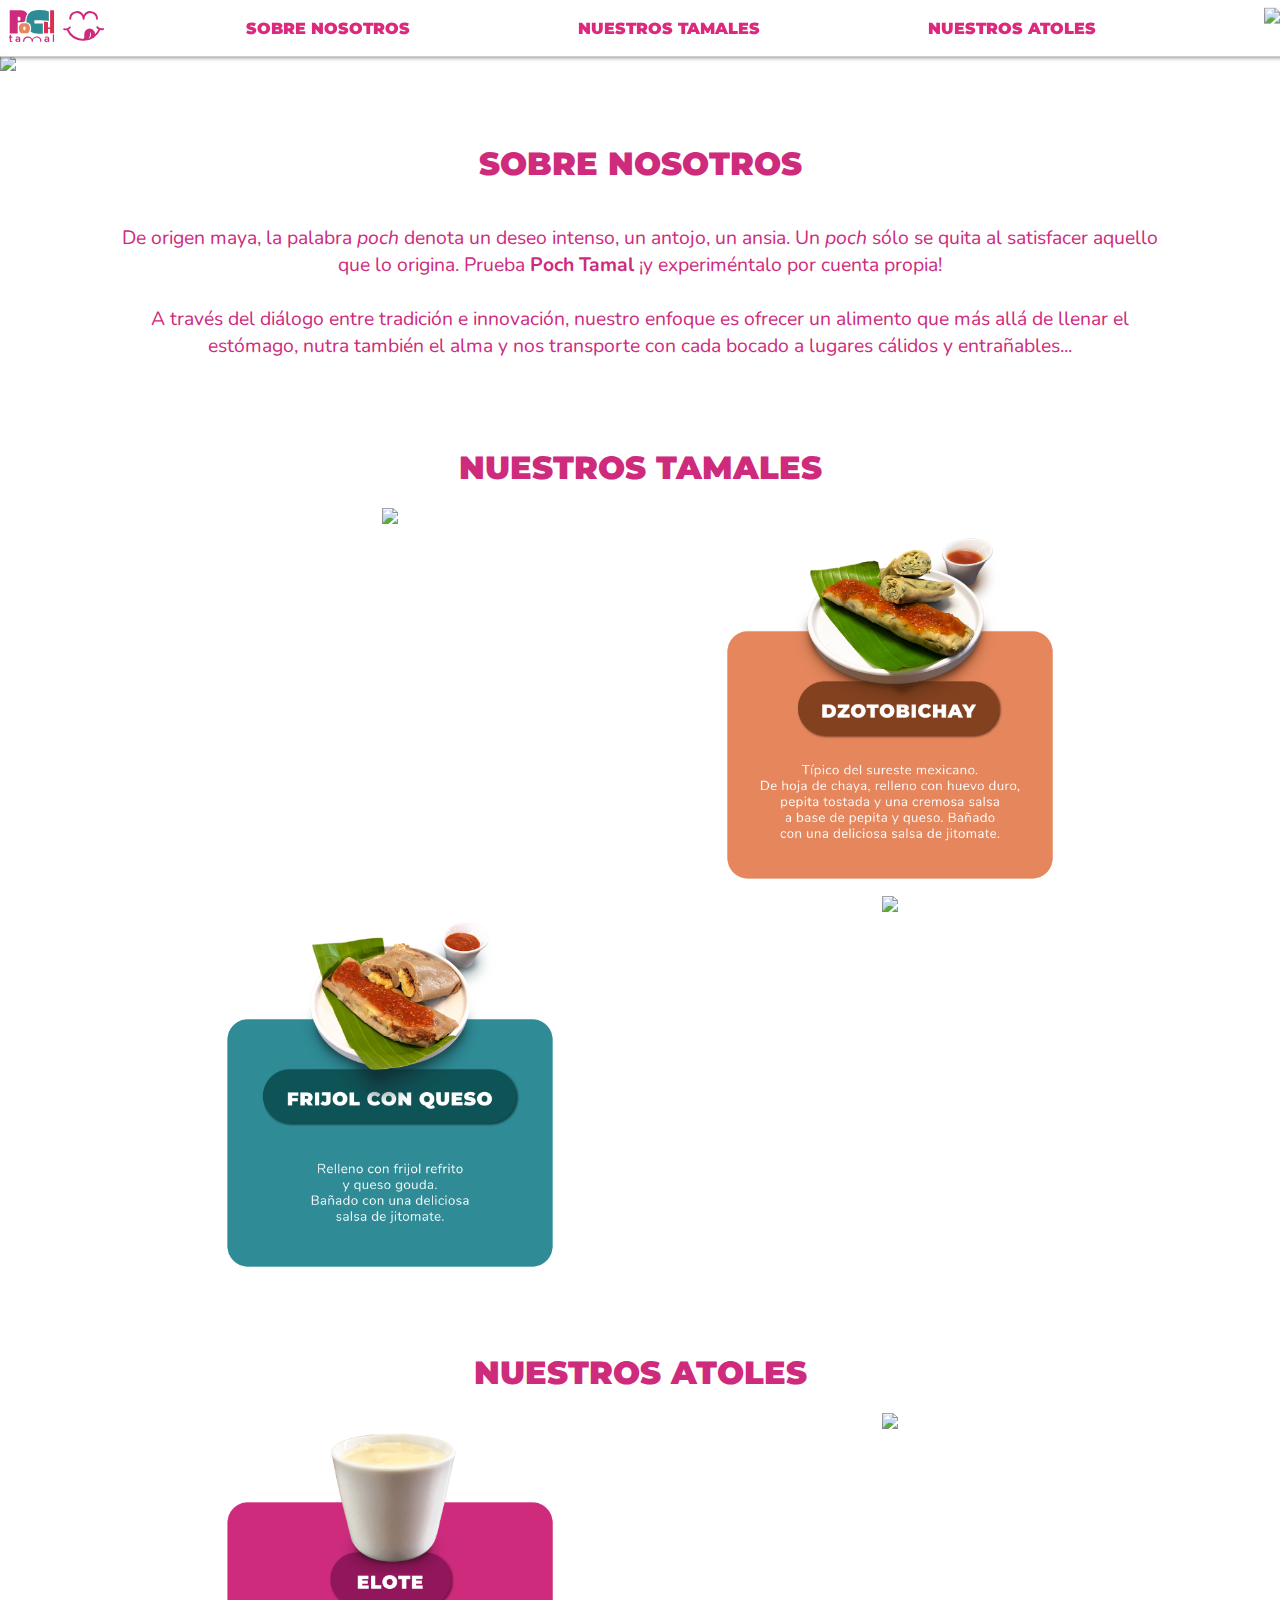
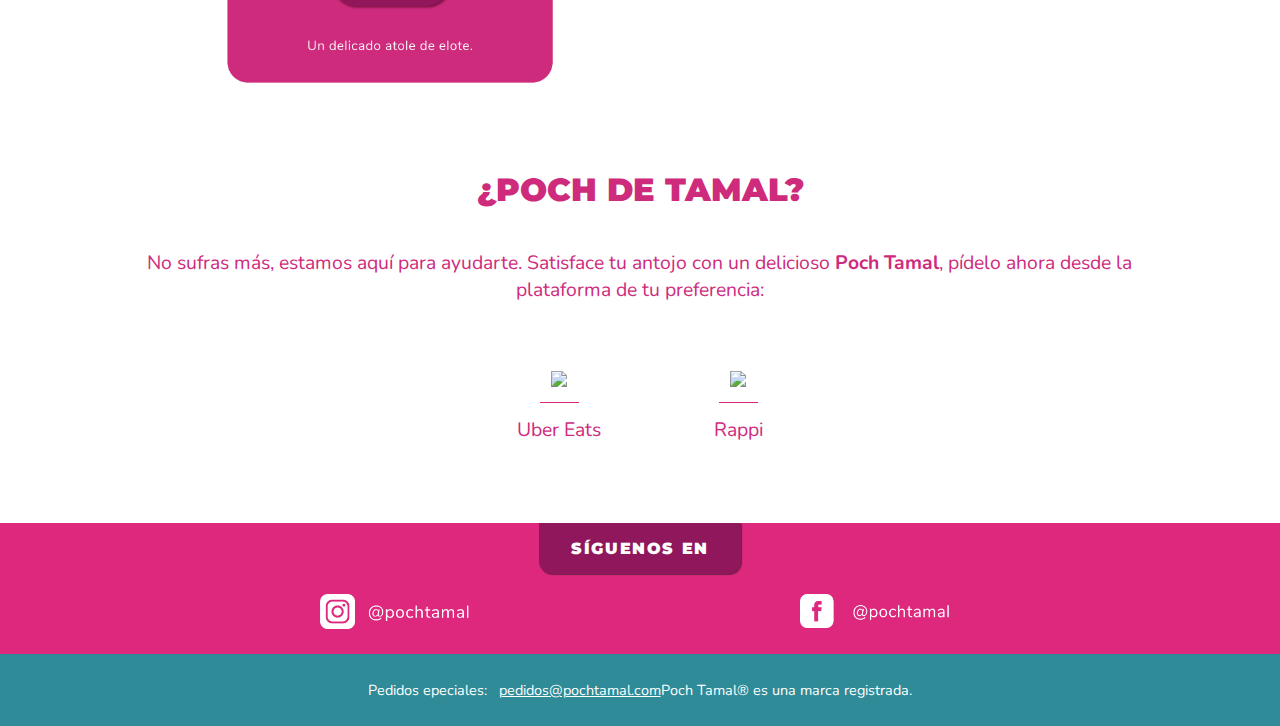
==== commit 5af4ece4: "Update index.html" ====
--- a/index.html
+++ b/index.html
@@ -38,9 +38,9 @@
 	<div class="bar-holder" id="nosotros"></div>
 	<div class="row"><h1>SOBRE NOSOTROS</h1></div>
 	<div class="row">
-		<div class="col-10 col-s-10 nosotros"><p>De origen maya, la palabra <i>poch</i> denota un deseo intenso, un antojo, un ansia. Un <i>poch</i> sólo se quita al satisfacer aquello que lo origina. Prueba un <b>Poch Tamal</b> y ¡experiméntalo por cuenta propia!<br><br>
+		<div class="col-10 col-s-10 nosotros"><p>De origen maya, la palabra <i>poch</i> denota un deseo intenso, un antojo, un ansia. Un <i>poch</i> sólo se quita al satisfacer aquello que lo origina. Prueba <b>Poch Tamal</b> ¡y experiméntalo por cuenta propia!<br><br>
 
-		Por medio de recetas tradicionales e innovadoras, nuestro objetivo es ofrecer un alimento que más allá de llenar el estómago, nutra también el alma y nos transporte con cada bocado a lugares cálidos y entrañables...</p></div>
+		A través del diálogo entre tradición e innovación, nuestro enfoque es ofrecer un alimento que más allá de llenar el estómago, nutra también el alma y nos transporte con cada bocado a lugares cálidos y entrañables...</p></div>
 	</div>
 	<div class="bar-holder" id="tamales"></div>
 	<div class="row"><h1>NUESTROS TAMALES</h1></div>
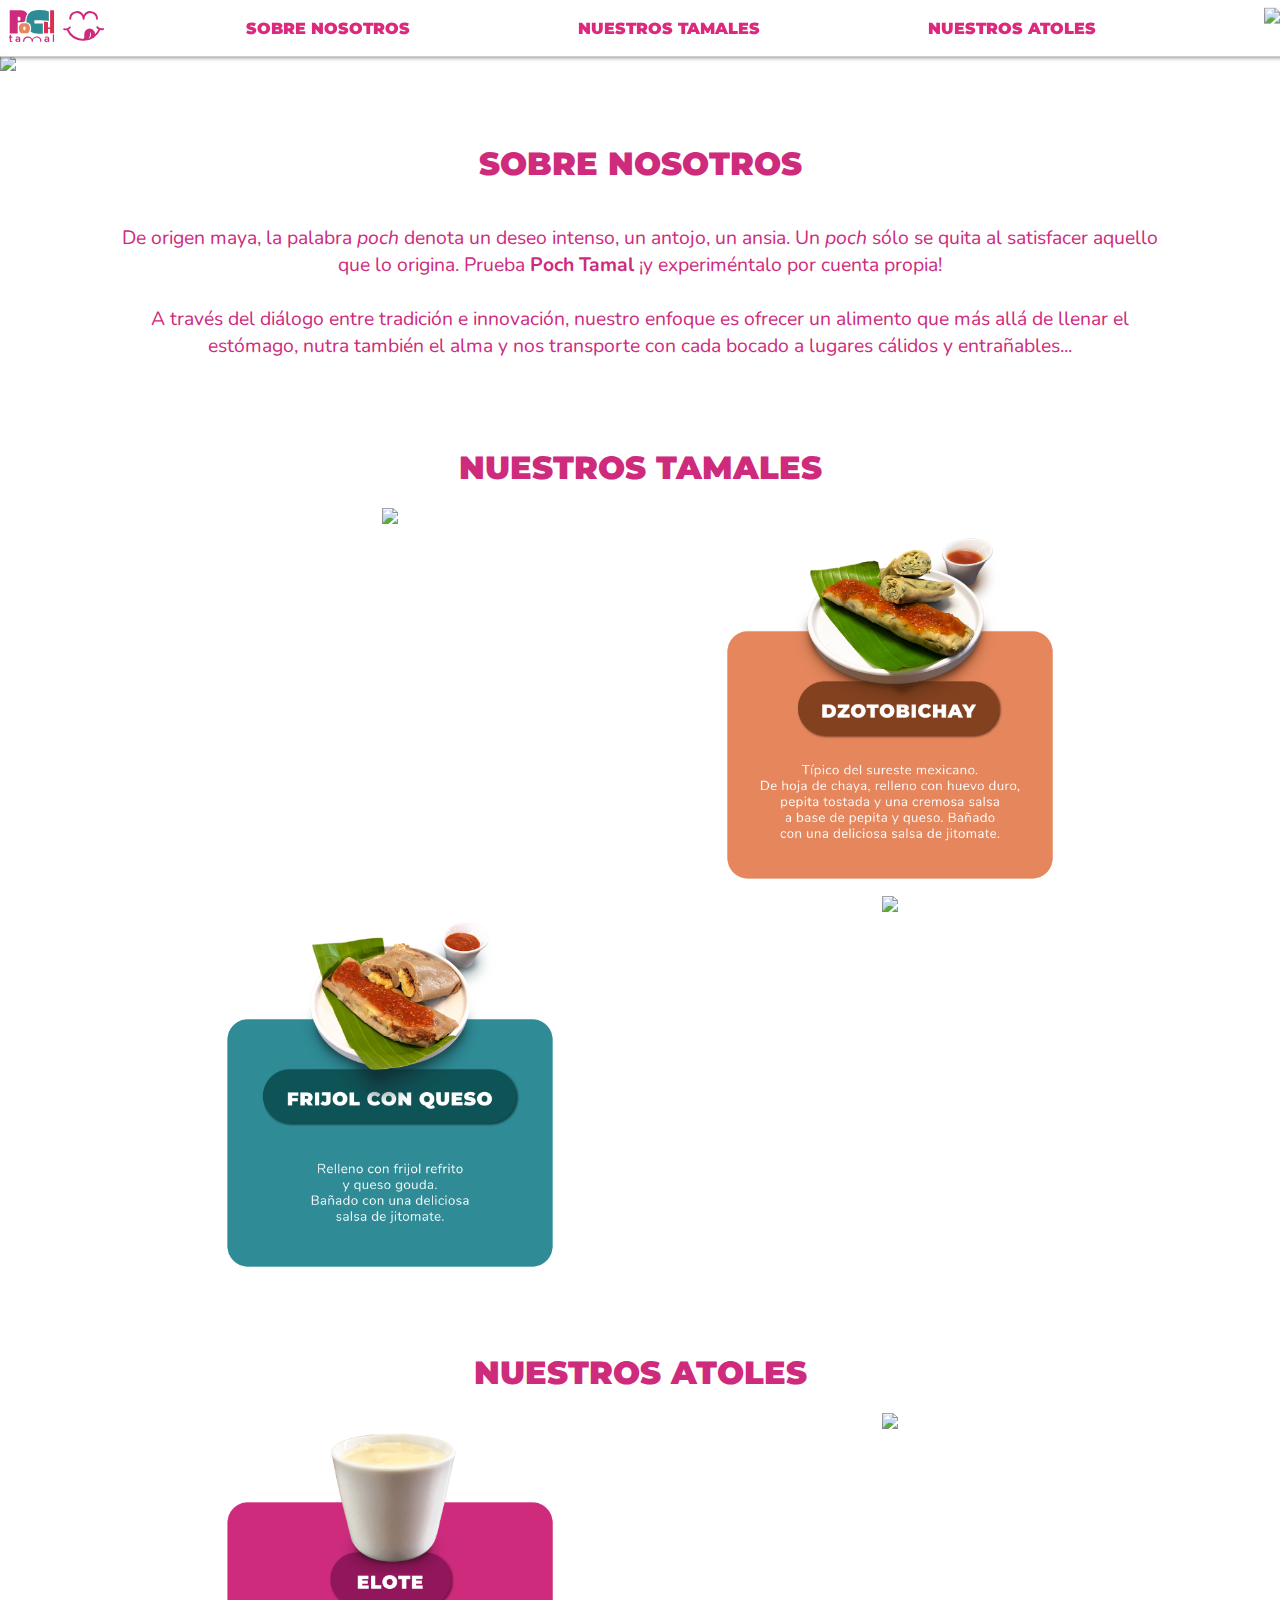
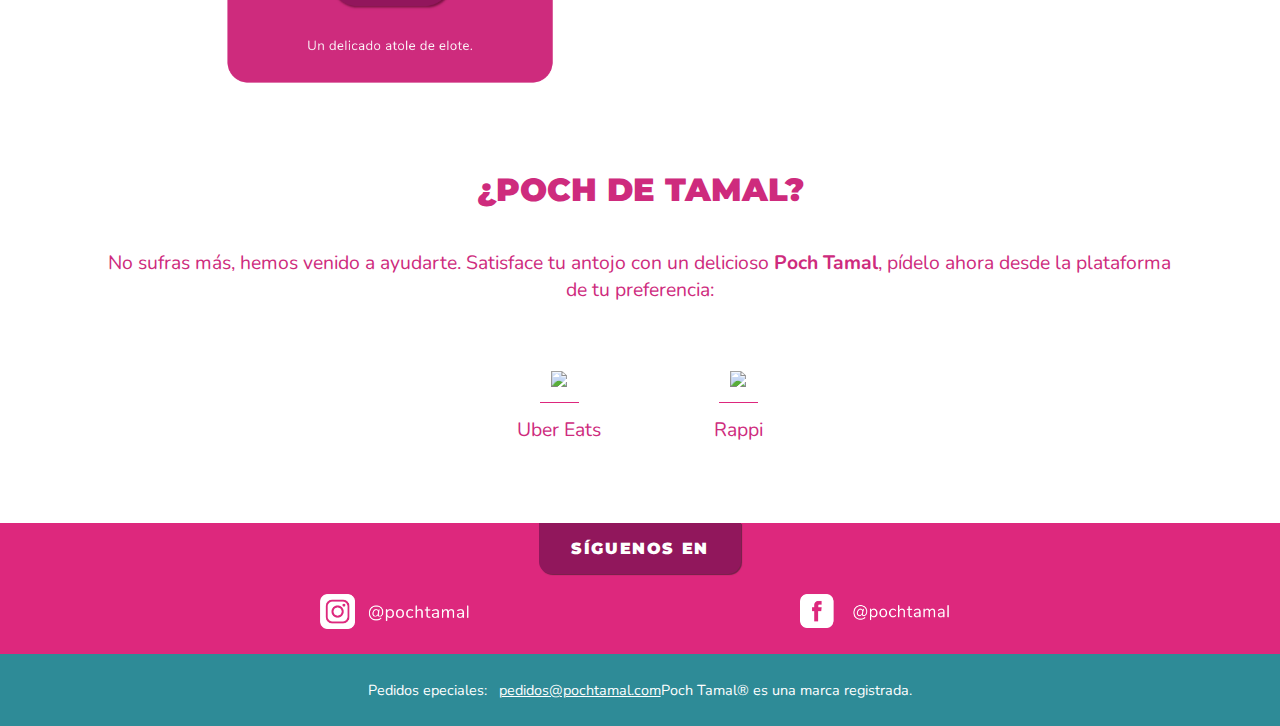
==== commit a2640fae: "Update index.html" ====
--- a/index.html
+++ b/index.html
@@ -37,11 +37,11 @@
 
 	<div class="bar-holder" id="nosotros"></div>
 	<div class="row"><h1>SOBRE NOSOTROS</h1></div>
-	<div class="row">
-		<div class="col-10 col-s-10 nosotros"><p>De origen maya, la palabra <i>poch</i> denota un deseo intenso, un antojo, un ansia. Un <i>poch</i> sólo se quita al satisfacer aquello que lo origina. Prueba <b>Poch Tamal</b> ¡y experiméntalo por cuenta propia!<br><br>
+	<div class="row"><div class="col-10 col-s-10 nosotros">
+		<p>De origen maya, la palabra <i>poch</i> denota un deseo intenso, un antojo, un ansia. Un <i>poch</i> sólo se quita al satisfacer aquello que lo origina. Prueba <b>Poch Tamal</b> ¡y experiméntalo por cuenta propia!<br><br>
 
-		A través del diálogo entre tradición e innovación, nuestro enfoque es ofrecer un alimento que más allá de llenar el estómago, nutra también el alma y nos transporte con cada bocado a lugares cálidos y entrañables...</p></div>
-	</div>
+		A través del diálogo entre tradición e innovación, nuestro enfoque es ofrecer un alimento que más allá de llenar el estómago, nutra también el alma y nos transporte con cada bocado a lugares cálidos y entrañables...</p>
+	</div></div>
 	<div class="bar-holder" id="tamales"></div>
 	<div class="row"><h1>NUESTROS TAMALES</h1></div>
 	<div class="row">
@@ -61,7 +61,7 @@
 	<div class="bar-holder" id="ordenar"></div>
 	<div class="row"><h1>¿POCH DE TAMAL?</h1></div>
 	<div class="row">
-		<div class="col-10 col-s-10 poch"><p>No sufras más, estamos aquí para ayudarte. Satisface tu antojo con un delicioso <b>Poch Tamal</b>, pídelo ahora desde la plataforma de tu preferencia:</p></div>
+		<div class="col-10 col-s-10 poch"><p>No sufras más, hemos venido a ayudarte. Satisface tu antojo con un delicioso <b>Poch Tamal</b>, pídelo ahora desde la plataforma de tu preferencia:</p></div>
 	</div>
 	<div class="row">
 		<div class="col-12 col-s-12"><div class="order-container"><a class="order" href="https://www.order.store/store/poch-tamal/WU_XOM6CVZKP0esu6RluKw" rel="noopener noreferrer" target="_blank"><img class="order-button" src="images/btn_uber.png"/><br>Uber Eats</a><a class="order" href="https://www.rappi.com.mx/restaurantes/1930051289-poch-tamal" rel="noopener noreferrer" target="_blank"><img class="order-button" src="images/btn_rappi.png"/><br>Rappi</a></div></div>
@@ -74,7 +74,7 @@
 		<div class="footer_01-bottom">
 			<div class="nuestras-redes">
 				<a href="https://www.instagram.com/pochtamal/" rel="noopener noreferrer" target="_blank"><img class="social-button" src="images/btn_instagram.png"></a>
-				<a href="https://pochtamal.com/404.html" target="_self"><img class="social-button" src="images/btn_facebook.png"></a>
+				<a href="https://www.facebook.com/pochtamal" rel="noopener noreferrer" target="_blank"><img class="social-button" src="images/btn_facebook.png"></a>
 			</div>
 		</div>    
 	</div>
